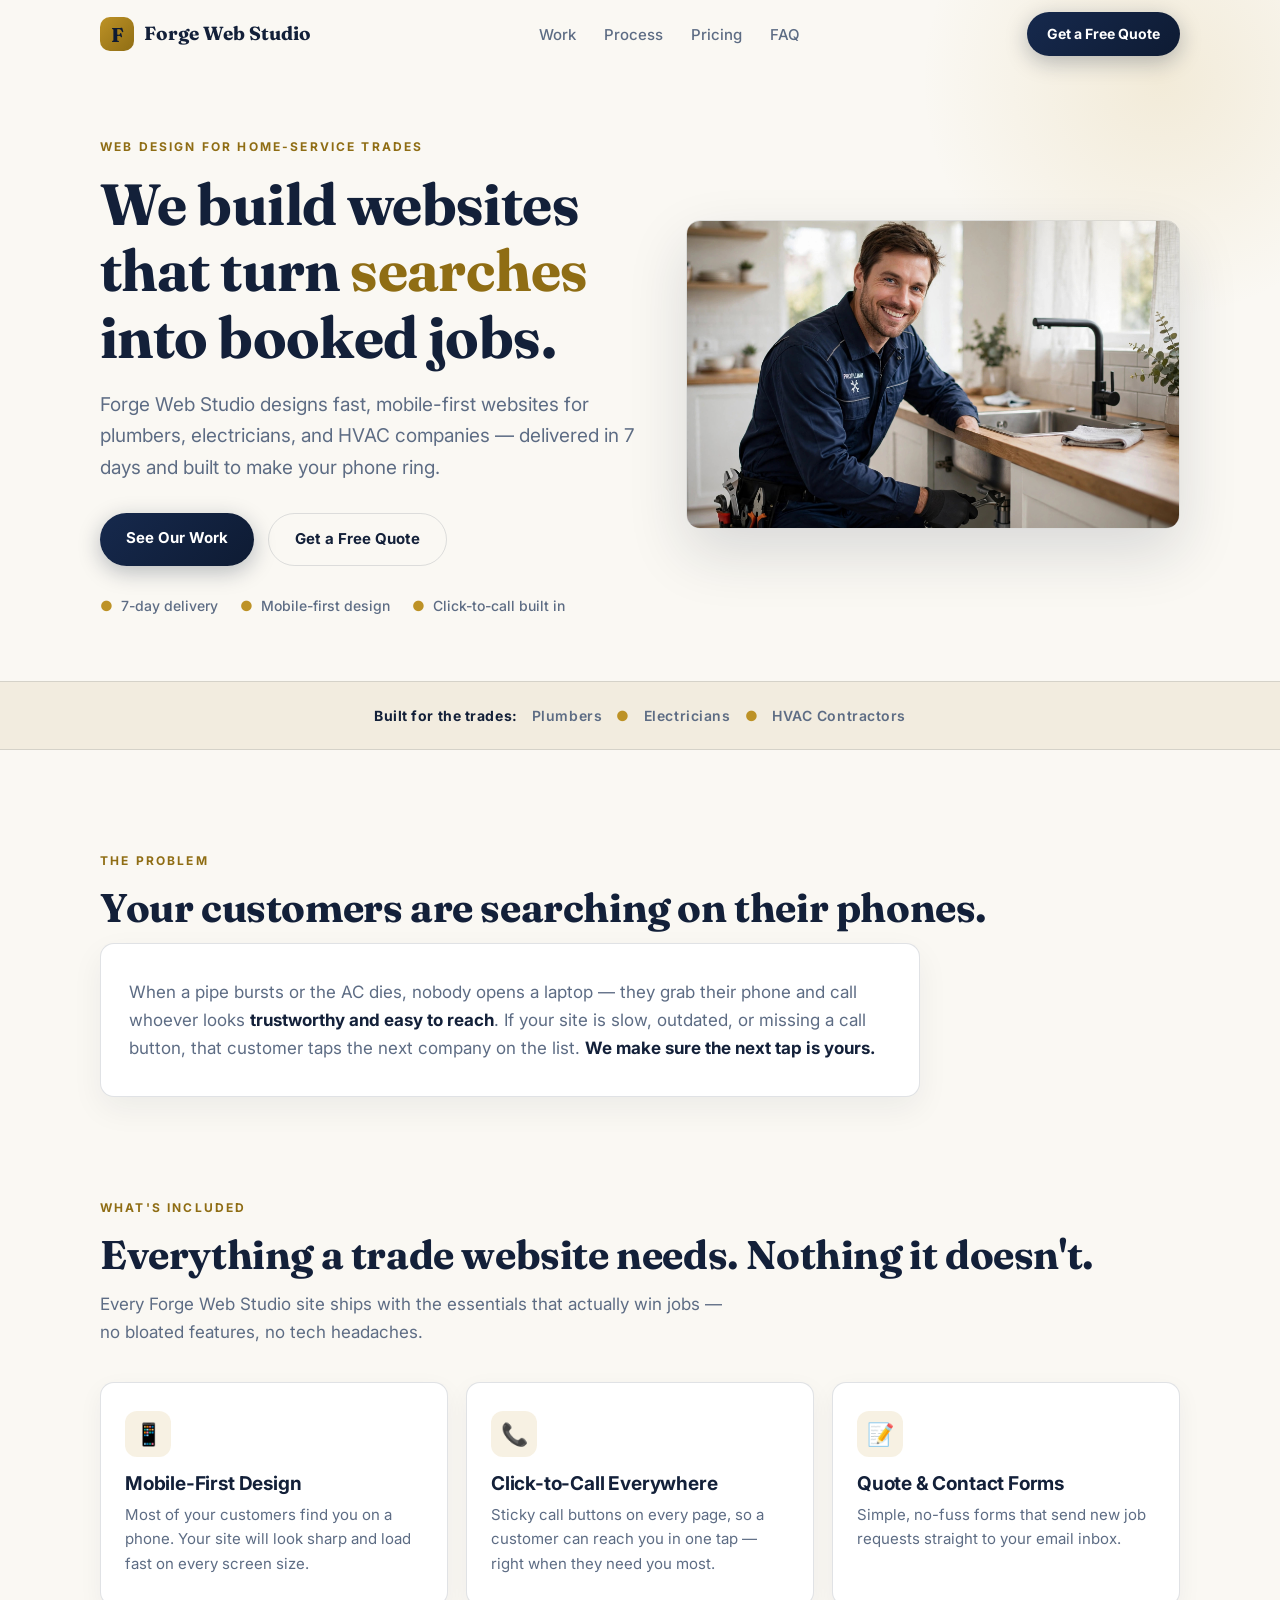
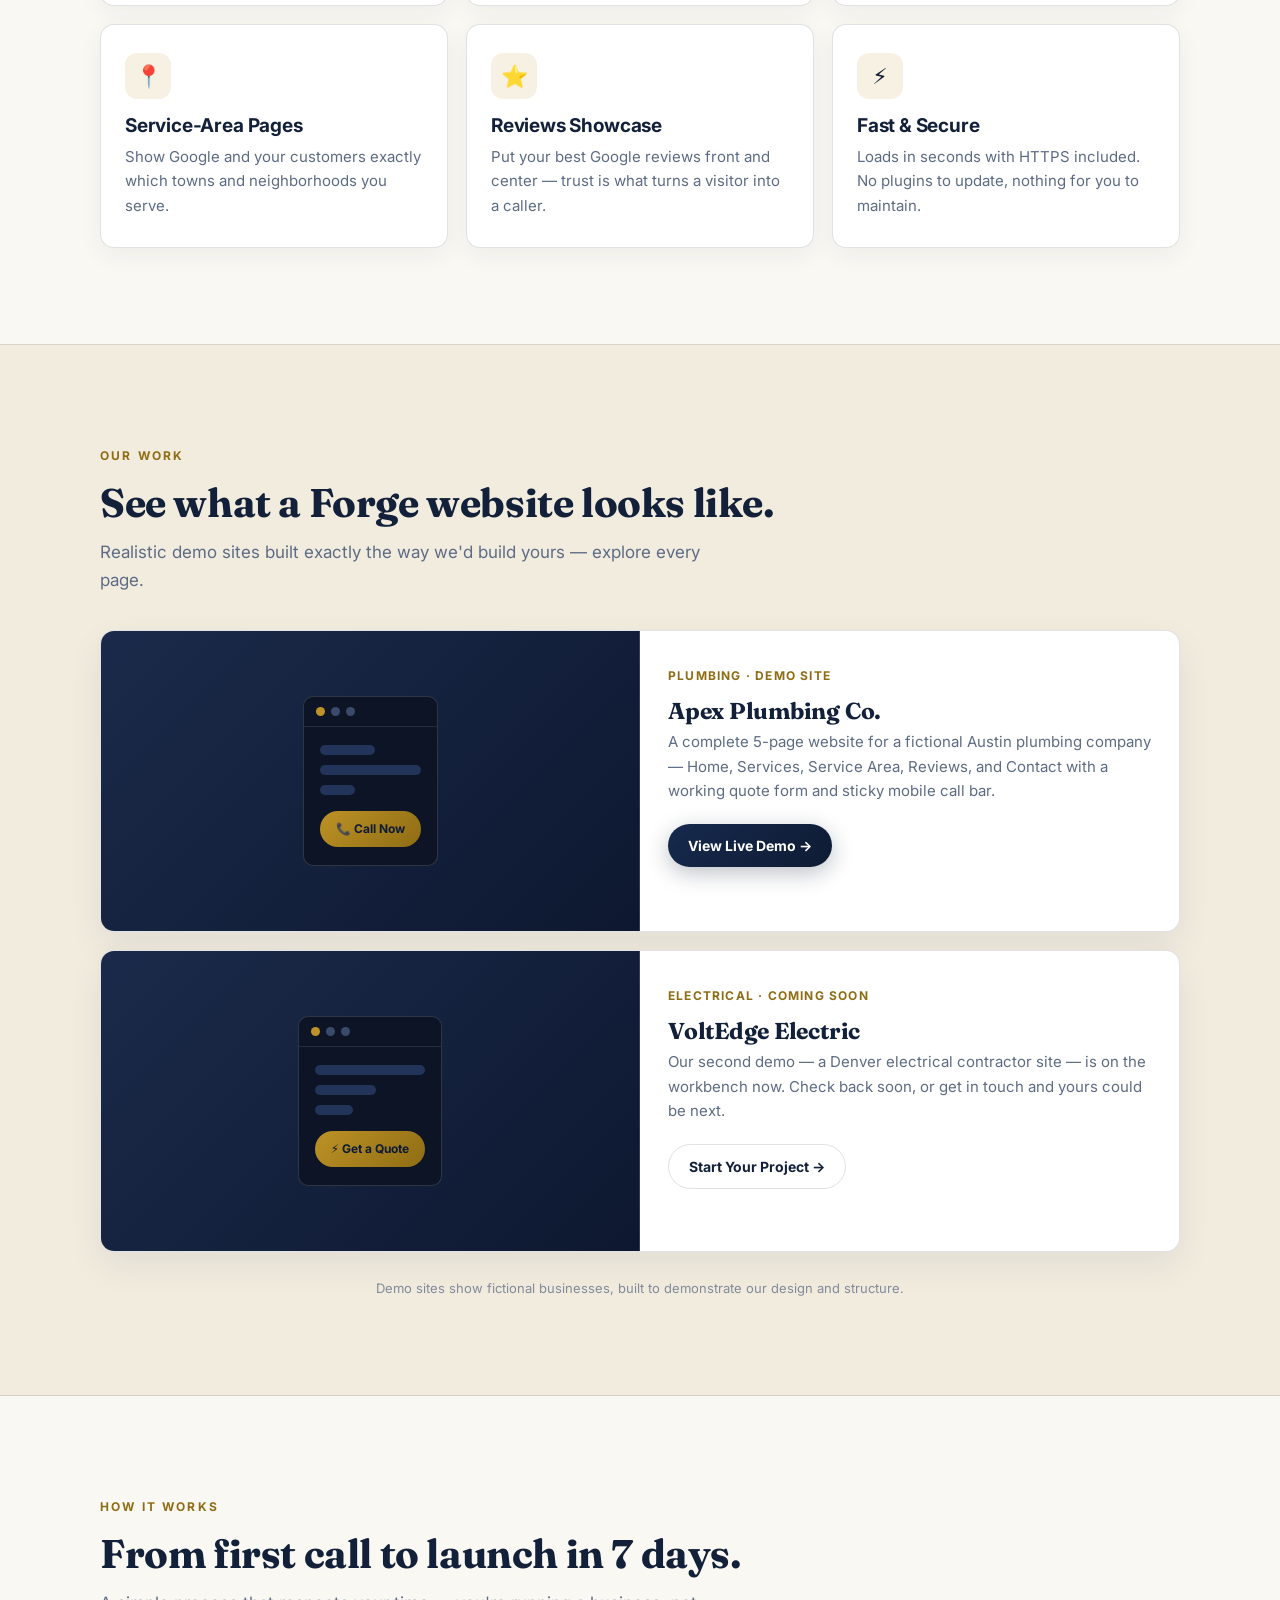
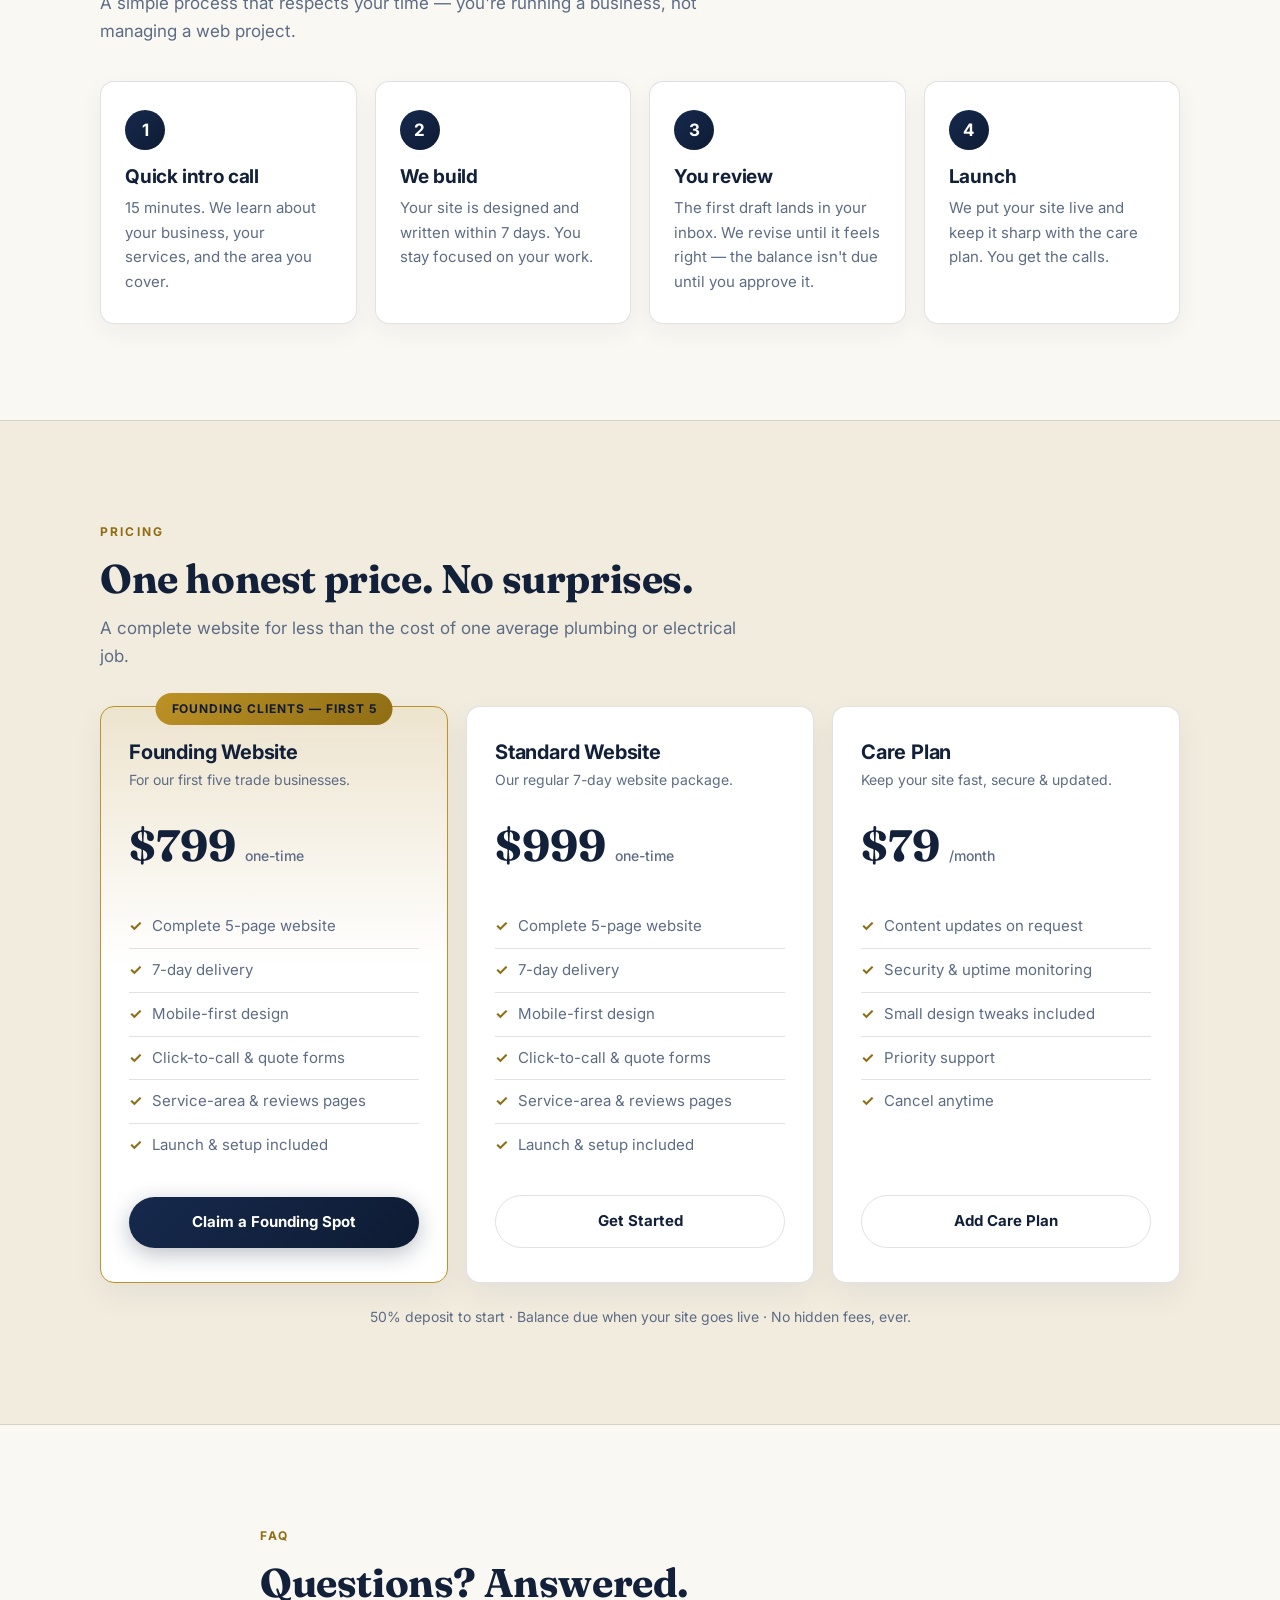
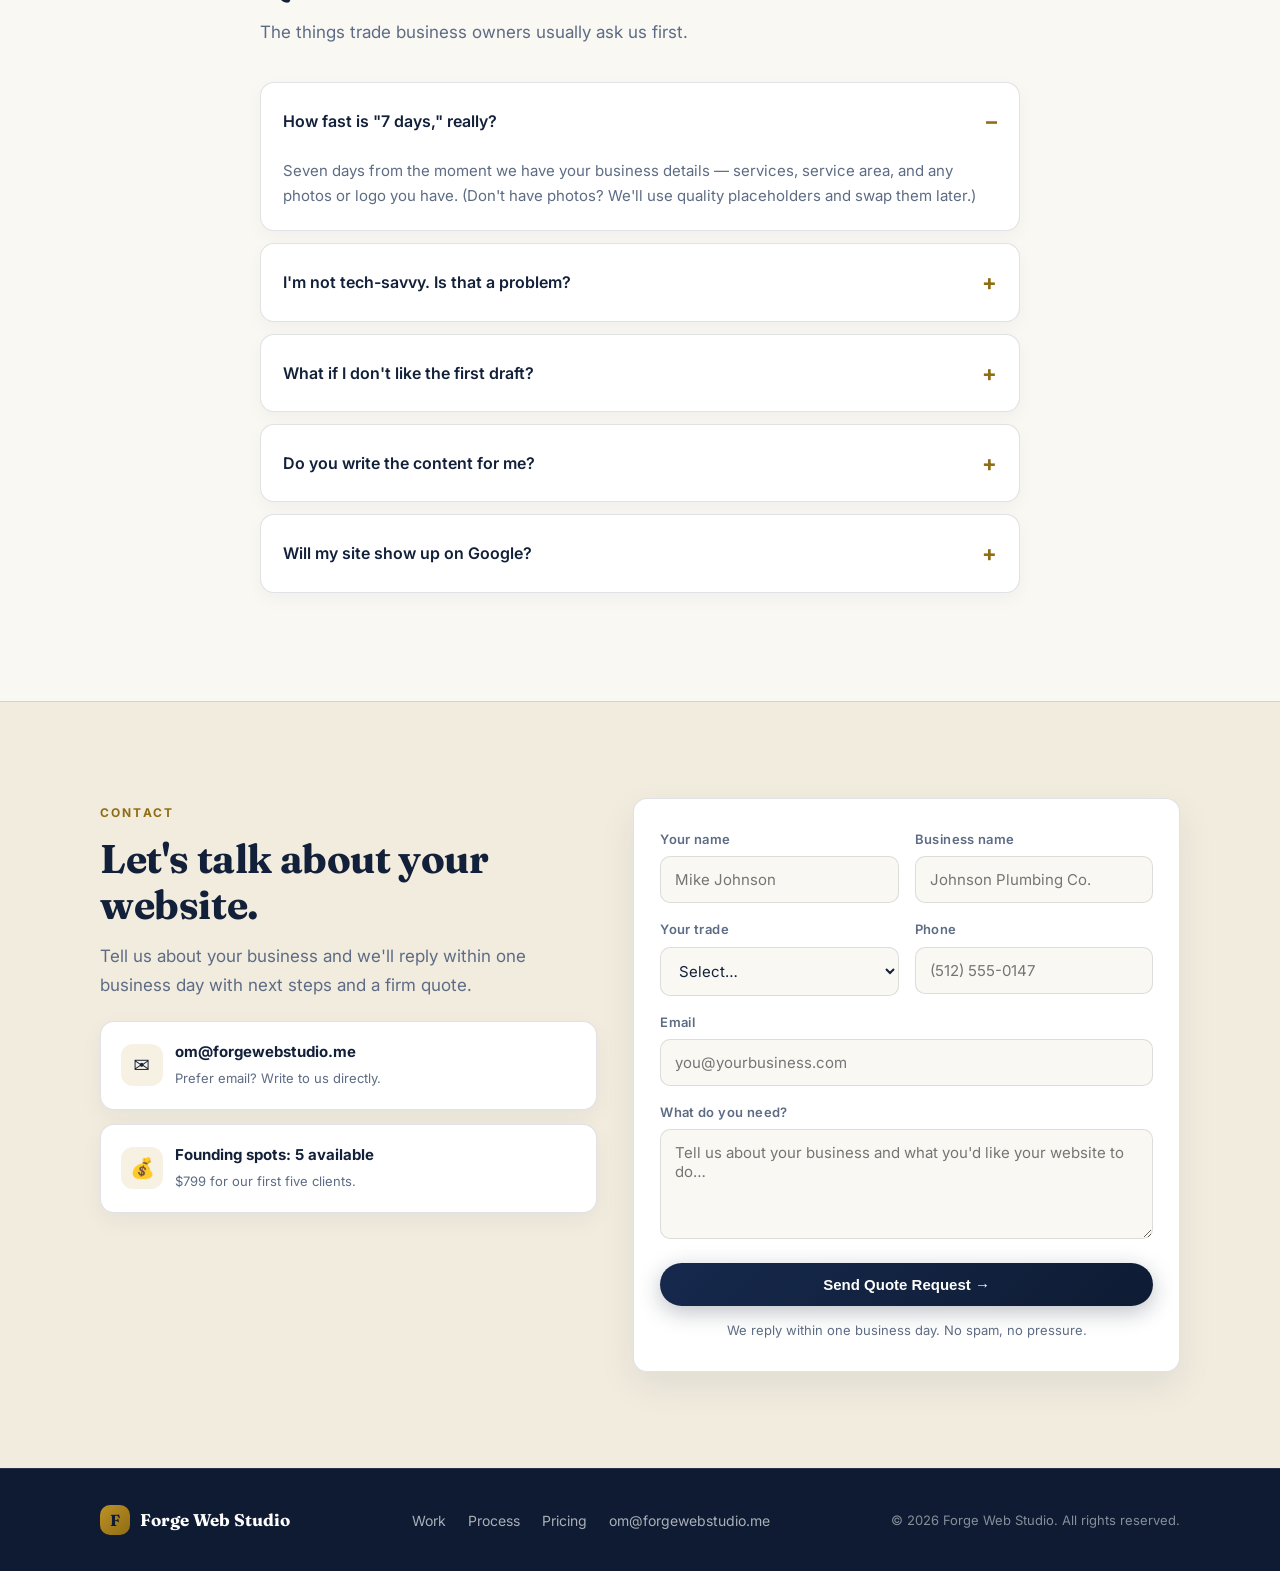
==== index.html @ 5e3f18b5 "Launch Forge Web Studio homepage" ====
<!DOCTYPE html>
<html lang="en">
<head>
<meta charset="UTF-8">
<meta name="viewport" content="width=device-width, initial-scale=1.0">
<title>Forge Web Studio — Websites for Plumbers, Electricians &amp; HVAC</title>
<meta name="description" content="Forge Web Studio builds fast, mobile-first websites for plumbers, electricians, and HVAC companies. Delivered in 7 days, designed to turn searches into booked jobs.">
<link rel="icon" href="data:image/svg+xml,<svg xmlns='http://www.w3.org/2000/svg' viewBox='0 0 100 100'><rect width='100' height='100' rx='24' fill='%23bd9226'/><text x='50' y='70' font-size='60' text-anchor='middle' font-family='Georgia,serif' font-weight='bold' fill='%230e1b33'>F</text></svg>">
<link rel="preconnect" href="https://fonts.googleapis.com">
<link rel="preconnect" href="https://fonts.gstatic.com" crossorigin>
<link href="https://fonts.googleapis.com/css2?family=Fraunces:opsz,wght@9..144,600;9..144,700&family=Inter:wght@400;500;600;700&display=swap" rel="stylesheet">
<style>
:root{
  --bg:#faf8f3; --bg2:#f2ecdf; --card:#ffffff;
  --ink:#132039; --muted:#5d6c84; --line:rgba(19,32,57,.13);
  --gold:#bd9226; --gold-deep:#8f6d14; --gold-soft:rgba(189,146,38,.13);
  --navy:#0e1b33; --navy2:#16294d; --paper:#f7f4ec;
  --radius:14px;
}
*{margin:0;padding:0;box-sizing:border-box}
html{scroll-behavior:smooth}
body{background:var(--bg);color:var(--ink);font-family:'Inter',system-ui,sans-serif;line-height:1.65;font-size:16px;-webkit-font-smoothing:antialiased}
h1,h2,h3{font-family:'Fraunces',Georgia,serif;line-height:1.15;letter-spacing:-.01em}
img{max-width:100%;display:block}
a{color:inherit}
.wrap{max-width:1120px;margin:0 auto;padding:0 20px}
section{padding:72px 0}
.eyebrow{display:inline-block;font-size:12px;font-weight:700;letter-spacing:.18em;text-transform:uppercase;color:var(--gold-deep);margin-bottom:14px}
h2.section-title{font-size:clamp(28px,4vw,40px);margin-bottom:12px}
.section-sub{color:var(--muted);max-width:640px;margin-bottom:36px;font-size:17px}
/* ---------- nav ---------- */
header{position:fixed;top:0;left:0;right:0;z-index:50;transition:background .25s,box-shadow .25s}
header.scrolled{background:rgba(250,248,243,.94);backdrop-filter:blur(10px);box-shadow:0 1px 0 var(--line)}
.nav{display:flex;align-items:center;justify-content:space-between;height:68px}
.logo{display:flex;align-items:center;gap:10px;font-family:'Fraunces',serif;font-weight:700;font-size:19px;text-decoration:none;color:var(--ink)}
.logo-mark{width:34px;height:34px;border-radius:10px;background:linear-gradient(135deg,var(--gold),var(--gold-deep));display:flex;align-items:center;justify-content:center;font-family:'Fraunces',serif;font-weight:700;font-size:20px;color:var(--navy)}
.nav-links{display:none;gap:28px;list-style:none}
.nav-links a{text-decoration:none;color:var(--muted);font-weight:500;font-size:15px}
.nav-links a:hover{color:var(--ink)}
.btn{display:inline-block;padding:13px 26px;border-radius:999px;font-weight:700;font-size:15px;text-decoration:none;border:0;cursor:pointer;transition:transform .15s,box-shadow .15s}
.btn-primary{background:linear-gradient(135deg,var(--navy2),var(--navy));color:#fff;box-shadow:0 6px 22px rgba(14,27,51,.28)}
.btn-primary:hover{transform:translateY(-2px);box-shadow:0 10px 28px rgba(14,27,51,.36)}
.btn-ghost{background:transparent;color:var(--ink);border:1px solid var(--line)}
.btn-ghost:hover{border-color:var(--gold);color:var(--gold-deep)}
.btn-sm{padding:10px 20px;font-size:14px}
.nav-cta{display:none}
.hamburger{display:flex;flex-direction:column;gap:5px;background:none;border:0;cursor:pointer;padding:8px}
.hamburger span{width:24px;height:2px;background:var(--ink);border-radius:2px;transition:.25s}
.mobile-menu{display:none;flex-direction:column;gap:4px;background:#fff;border-top:1px solid var(--line);padding:12px 20px 20px;box-shadow:0 18px 30px rgba(19,32,57,.08)}
.mobile-menu.open{display:flex}
.mobile-menu a{text-decoration:none;padding:12px 4px;color:var(--ink);font-weight:600;border-bottom:1px solid var(--line)}
.mobile-menu a:last-child{border:0}
/* ---------- hero ---------- */
.hero{padding:132px 0 64px;position:relative;overflow:hidden}
.hero::before{content:"";position:absolute;top:-180px;right:-140px;width:520px;height:520px;background:radial-gradient(circle,rgba(189,146,38,.13),transparent 65%);pointer-events:none}
.hero-grid{display:grid;gap:40px;align-items:center}
.hero h1{font-size:clamp(36px,6vw,58px);margin-bottom:18px;color:var(--ink)}
.hero h1 .accent{color:var(--gold-deep)}
.hero p.lead{color:var(--muted);font-size:clamp(16px,2.4vw,19px);margin-bottom:30px;max-width:540px}
.hero-ctas{display:flex;gap:14px;flex-wrap:wrap;margin-bottom:28px}
.hero-proof{display:flex;gap:22px;flex-wrap:wrap;color:var(--muted);font-size:14px;font-weight:500}
.hero-proof span{display:flex;align-items:center;gap:8px}
.hero-proof .dot{color:var(--gold);font-weight:700}
.hero-img{border-radius:var(--radius);overflow:hidden;border:1px solid var(--line);box-shadow:0 24px 60px rgba(19,32,57,.14)}
.hero-img img{width:100%;height:100%;object-fit:cover;aspect-ratio:16/10}
/* ---------- trades strip ---------- */
.trades{border-top:1px solid var(--line);border-bottom:1px solid var(--line);padding:22px 0;background:var(--bg2)}
.trades-inner{display:flex;gap:14px;align-items:center;justify-content:center;flex-wrap:wrap;color:var(--muted);font-size:14px;font-weight:600;letter-spacing:.04em}
.trades-inner strong{color:var(--ink)}
.trades-inner .sep{color:var(--gold)}
/* ---------- problem ---------- */
.problem-card{background:var(--card);border:1px solid var(--line);border-radius:var(--radius);padding:34px 28px;max-width:820px;box-shadow:0 12px 32px rgba(19,32,57,.06)}
.problem-card p{color:var(--muted);font-size:17px}
.problem-card p strong{color:var(--ink)}
/* ---------- features ---------- */
.grid{display:grid;gap:18px}
.feat{background:var(--card);border:1px solid var(--line);border-radius:var(--radius);padding:28px 24px;transition:transform .2s,border-color .2s,box-shadow .2s;box-shadow:0 8px 24px rgba(19,32,57,.05)}
.feat:hover{transform:translateY(-4px);border-color:rgba(189,146,38,.55);box-shadow:0 16px 36px rgba(19,32,57,.09)}
.feat-icon{width:46px;height:46px;border-radius:12px;background:var(--gold-soft);display:flex;align-items:center;justify-content:center;font-size:22px;margin-bottom:16px}
.feat h3{font-size:19px;margin-bottom:8px;font-family:'Inter',sans-serif;font-weight:700;color:var(--ink)}
.feat p{color:var(--muted);font-size:15px}
/* ---------- portfolio ---------- */
.work-card{background:var(--card);border:1px solid var(--line);border-radius:var(--radius);overflow:hidden;display:grid;box-shadow:0 14px 36px rgba(19,32,57,.07)}
.work-shot{background:linear-gradient(135deg,#1b2a4a,#0d1830);min-height:220px;display:flex;align-items:center;justify-content:center;padding:32px;border-bottom:1px solid var(--line)}
.work-shot-inner{text-align:center}
.work-shot-inner .mock-browser{width:100%;max-width:340px;margin:0 auto;background:#0c1425;border:1px solid rgba(255,255,255,.14);border-radius:10px;overflow:hidden;text-align:left}
.mock-bar{display:flex;gap:6px;padding:10px 12px;border-bottom:1px solid rgba(255,255,255,.1)}
.mock-bar i{width:9px;height:9px;border-radius:50%;background:#3a4a6b;display:block}
.mock-bar i:first-child{background:var(--gold)}
.mock-body{padding:18px 16px}
.mock-body .m-line{height:10px;border-radius:5px;background:#22345a;margin-bottom:10px}
.mock-body .m-line.short{width:55%}
.mock-body .m-line.tiny{width:35%}
.mock-body .m-btn{display:inline-block;margin-top:6px;background:linear-gradient(135deg,var(--gold),var(--gold-deep));color:var(--navy);font-size:12px;font-weight:700;padding:8px 16px;border-radius:999px}
.work-body{padding:30px 28px}
.work-body h3{font-size:23px;margin-bottom:6px;color:var(--ink)}
.work-tag{display:inline-block;font-size:12px;font-weight:700;letter-spacing:.1em;text-transform:uppercase;color:var(--gold-deep);margin-bottom:12px}
.work-body p{color:var(--muted);font-size:15px;margin-bottom:20px}
.work-note{font-size:13px;color:var(--muted);opacity:.75;margin-top:26px;text-align:center}
/* ---------- process ---------- */
.steps{display:grid;gap:18px;counter-reset:step}
.step{background:var(--card);border:1px solid var(--line);border-radius:var(--radius);padding:28px 24px;position:relative;box-shadow:0 8px 24px rgba(19,32,57,.05)}
.step-num{width:40px;height:40px;border-radius:50%;background:linear-gradient(135deg,var(--navy2),var(--navy));color:#fff;font-weight:700;display:flex;align-items:center;justify-content:center;margin-bottom:16px;font-size:17px}
.step h3{font-size:19px;margin-bottom:8px;font-family:'Inter',sans-serif;font-weight:700;color:var(--ink)}
.step p{color:var(--muted);font-size:15px}
/* ---------- pricing ---------- */
.price-grid{display:grid;gap:18px;align-items:stretch}
.price-card{background:var(--card);border:1px solid var(--line);border-radius:var(--radius);padding:34px 28px;display:flex;flex-direction:column;position:relative;box-shadow:0 12px 32px rgba(19,32,57,.06)}
.price-card.featured{border:1px solid var(--gold);background:linear-gradient(180deg,rgba(189,146,38,.09),var(--card) 45%)}
.price-flag{position:absolute;top:-14px;left:50%;transform:translateX(-50%);background:linear-gradient(135deg,var(--gold),var(--gold-deep));color:var(--navy);font-size:12px;font-weight:700;letter-spacing:.08em;text-transform:uppercase;padding:6px 16px;border-radius:999px;white-space:nowrap}
.price-card h3{font-size:20px;font-family:'Inter',sans-serif;font-weight:700;margin-bottom:4px;color:var(--ink)}
.price-card .p-sub{color:var(--muted);font-size:14px;margin-bottom:18px}
.price{font-family:'Fraunces',serif;font-size:44px;font-weight:700;margin-bottom:4px;color:var(--ink)}
.price small{font-family:'Inter',sans-serif;font-size:14px;color:var(--muted);font-weight:500}
.price-list{list-style:none;margin:20px 0 28px;flex:1}
.price-list li{padding:9px 0;border-bottom:1px solid var(--line);color:var(--muted);font-size:15px;display:flex;gap:10px}
.price-list li:last-child{border:0}
.price-list li::before{content:"✓";color:var(--gold-deep);font-weight:700}
.price-note{text-align:center;color:var(--muted);font-size:14px;margin-top:22px}
/* ---------- faq ---------- */
details.faq{background:var(--card);border:1px solid var(--line);border-radius:var(--radius);margin-bottom:12px;overflow:hidden;box-shadow:0 6px 18px rgba(19,32,57,.04)}
details.faq summary{padding:20px 22px;cursor:pointer;font-weight:600;font-size:16px;list-style:none;display:flex;justify-content:space-between;align-items:center;gap:12px;color:var(--ink)}
details.faq summary::-webkit-details-marker{display:none}
details.faq summary::after{content:"+";color:var(--gold-deep);font-size:22px;font-weight:700;flex:none}
details.faq[open] summary::after{content:"–"}
details.faq .faq-body{padding:0 22px 22px;color:var(--muted);font-size:15px}
/* ---------- contact ---------- */
.contact-grid{display:grid;gap:36px}
.contact-info h2{font-size:clamp(28px,4vw,40px);margin-bottom:14px;color:var(--ink)}
.contact-info p{color:var(--muted);margin-bottom:22px;font-size:17px}
.contact-direct{display:flex;align-items:center;gap:12px;background:var(--card);border:1px solid var(--line);border-radius:var(--radius);padding:18px 20px;text-decoration:none;margin-bottom:14px;box-shadow:0 8px 22px rgba(19,32,57,.05)}
.contact-direct:hover{border-color:var(--gold)}
.contact-direct .cd-icon{width:42px;height:42px;border-radius:12px;background:var(--gold-soft);display:flex;align-items:center;justify-content:center;font-size:20px;flex:none}
.contact-direct strong{display:block;font-size:15px;color:var(--ink)}
.contact-direct small{color:var(--muted);font-size:13px}
form.quote{background:var(--card);border:1px solid var(--line);border-radius:var(--radius);padding:30px 26px;box-shadow:0 14px 36px rgba(19,32,57,.08)}
.form-row{display:grid;gap:16px;margin-bottom:16px}
label.flabel{display:block;font-size:13px;font-weight:600;color:var(--muted);margin-bottom:6px;letter-spacing:.03em}
input.fin,select.fin,textarea.fin{width:100%;background:var(--bg);border:1px solid var(--line);border-radius:10px;color:var(--ink);padding:13px 14px;font-size:15px;font-family:inherit}
input.fin:focus,select.fin:focus,textarea.fin:focus{outline:none;border-color:var(--gold)}
textarea.fin{min-height:110px;resize:vertical}
.form-note{font-size:13px;color:var(--muted);margin-top:14px;text-align:center}
/* ---------- footer ---------- */
footer{border-top:1px solid rgba(255,255,255,.1);padding:36px 0;background:var(--navy)}
footer .logo{color:#fff}
.foot{display:flex;flex-direction:column;gap:16px;align-items:center;text-align:center}
.foot-links{display:flex;gap:22px;list-style:none;flex-wrap:wrap;justify-content:center}
.foot-links a{color:rgba(255,255,255,.65);text-decoration:none;font-size:14px}
.foot-links a:hover{color:var(--gold)}
.foot small{color:rgba(255,255,255,.5);font-size:13px}
/* ---------- desktop ---------- */
@media(min-width:900px){
  .nav-links{display:flex}
  .nav-cta{display:inline-block}
  .hamburger{display:none}
  .hero-grid{grid-template-columns:1.05fr .95fr}
  .grid.cols-3{grid-template-columns:repeat(3,1fr)}
  .grid.cols-2{grid-template-columns:repeat(2,1fr)}
  .steps{grid-template-columns:repeat(4,1fr)}
  .price-grid{grid-template-columns:repeat(3,1fr)}
  .work-card{grid-template-columns:1fr 1fr}
  .work-shot{border-bottom:0;border-right:1px solid rgba(255,255,255,.1);min-height:300px}
  .contact-grid{grid-template-columns:1fr 1.1fr}
  .form-row.cols-2{grid-template-columns:1fr 1fr}
  section{padding:96px 0}
  .foot{flex-direction:row;justify-content:space-between;text-align:left}
}

</style>
</head>
<body>
<header id="siteHeader">
  <div class="wrap nav">
    <a class="logo" href="#top"><span class="logo-mark">F</span>Forge Web Studio</a>
    <ul class="nav-links">
      <li><a href="#work">Work</a></li>
      <li><a href="#process">Process</a></li>
      <li><a href="#pricing">Pricing</a></li>
      <li><a href="#faq">FAQ</a></li>
    </ul>
    <a href="#contact" class="btn btn-primary btn-sm nav-cta">Get a Free Quote</a>
    <button class="hamburger" id="hamburger" aria-label="Open menu"><span></span><span></span><span></span></button>
  </div>
  <nav class="mobile-menu" id="mobileMenu">
    <a href="#work">Work</a>
    <a href="#process">Process</a>
    <a href="#pricing">Pricing</a>
    <a href="#faq">FAQ</a>
    <a href="#contact">Get a Free Quote →</a>
  </nav>
</header>

<main id="top">
<!-- ============ HERO ============ -->
<section class="hero">
  <div class="wrap hero-grid">
    <div>
      <span class="eyebrow">Web design for home-service trades</span>
      <h1>We build websites that turn <span class="accent">searches</span> into booked jobs.</h1>
      <p class="lead">Forge Web Studio designs fast, mobile-first websites for plumbers, electricians, and HVAC companies — delivered in 7 days and built to make your phone ring.</p>
      <div class="hero-ctas">
        <a href="#work" class="btn btn-primary">See Our Work</a>
        <a href="#contact" class="btn btn-ghost">Get a Free Quote</a>
      </div>
      <div class="hero-proof">
        <span><span class="dot">●</span> 7-day delivery</span>
        <span><span class="dot">●</span> Mobile-first design</span>
        <span><span class="dot">●</span> Click-to-call built in</span>
      </div>
    </div>
    <div class="hero-img">
      <img src="assets/hero.jpg" alt="Tradesperson at work in warm workshop light" loading="eager">
    </div>
  </div>
</section>

<!-- ============ TRADES STRIP ============ -->
<div class="trades">
  <div class="wrap trades-inner">
    <span><strong>Built for the trades:</strong></span>
    <span>Plumbers</span><span class="sep">●</span>
    <span>Electricians</span><span class="sep">●</span>
    <span>HVAC Contractors</span>
  </div>
</div>

<!-- ============ PROBLEM ============ -->
<section>
  <div class="wrap">
    <span class="eyebrow">The problem</span>
    <h2 class="section-title">Your customers are searching on their phones.</h2>
    <div class="problem-card">
      <p>When a pipe bursts or the AC dies, nobody opens a laptop — they grab their phone and call whoever looks <strong>trustworthy and easy to reach</strong>. If your site is slow, outdated, or missing a call button, that customer taps the next company on the list. <strong>We make sure the next tap is yours.</strong></p>
    </div>
  </div>
</section>

<!-- ============ FEATURES ============ -->
<section id="features" style="padding-top:0">
  <div class="wrap">
    <span class="eyebrow">What's included</span>
    <h2 class="section-title">Everything a trade website needs. Nothing it doesn't.</h2>
    <p class="section-sub">Every Forge Web Studio site ships with the essentials that actually win jobs — no bloated features, no tech headaches.</p>
    <div class="grid cols-3">
      <div class="feat">
        <div class="feat-icon">📱</div>
        <h3>Mobile-First Design</h3>
        <p>Most of your customers find you on a phone. Your site will look sharp and load fast on every screen size.</p>
      </div>
      <div class="feat">
        <div class="feat-icon">📞</div>
        <h3>Click-to-Call Everywhere</h3>
        <p>Sticky call buttons on every page, so a customer can reach you in one tap — right when they need you most.</p>
      </div>
      <div class="feat">
        <div class="feat-icon">📝</div>
        <h3>Quote &amp; Contact Forms</h3>
        <p>Simple, no-fuss forms that send new job requests straight to your email inbox.</p>
      </div>
      <div class="feat">
        <div class="feat-icon">📍</div>
        <h3>Service-Area Pages</h3>
        <p>Show Google and your customers exactly which towns and neighborhoods you serve.</p>
      </div>
      <div class="feat">
        <div class="feat-icon">⭐</div>
        <h3>Reviews Showcase</h3>
        <p>Put your best Google reviews front and center — trust is what turns a visitor into a caller.</p>
      </div>
      <div class="feat">
        <div class="feat-icon">⚡</div>
        <h3>Fast &amp; Secure</h3>
        <p>Loads in seconds with HTTPS included. No plugins to update, nothing for you to maintain.</p>
      </div>
    </div>
  </div>
</section>
<!-- ============ PORTFOLIO ============ -->
<section id="work" style="background:var(--bg2);border-top:1px solid var(--line);border-bottom:1px solid var(--line)">
  <div class="wrap">
    <span class="eyebrow">Our work</span>
    <h2 class="section-title">See what a Forge website looks like.</h2>
    <p class="section-sub">Realistic demo sites built exactly the way we'd build yours — explore every page.</p>
    <div class="work-card">
      <div class="work-shot">
        <div class="work-shot-inner">
          <div class="mock-browser">
            <div class="mock-bar"><i></i><i></i><i></i></div>
            <div class="mock-body">
              <div class="m-line short"></div>
              <div class="m-line"></div>
              <div class="m-line tiny"></div>
              <span class="m-btn">📞 Call Now</span>
            </div>
          </div>
        </div>
      </div>
      <div class="work-body">
        <span class="work-tag">Plumbing · Demo Site</span>
        <h3>Apex Plumbing Co.</h3>
        <p>A complete 5-page website for a fictional Austin plumbing company — Home, Services, Service Area, Reviews, and Contact with a working quote form and sticky mobile call bar.</p>
        <a href="demos/apex-plumbing/" class="btn btn-primary btn-sm">View Live Demo →</a>
      </div>
    </div>
    <div class="work-card" style="margin-top:18px">
      <div class="work-shot">
        <div class="work-shot-inner">
          <div class="mock-browser">
            <div class="mock-bar"><i></i><i></i><i></i></div>
            <div class="mock-body">
              <div class="m-line"></div>
              <div class="m-line short"></div>
              <div class="m-line tiny"></div>
              <span class="m-btn">⚡ Get a Quote</span>
            </div>
          </div>
        </div>
      </div>
      <div class="work-body">
        <span class="work-tag">Electrical · Coming Soon</span>
        <h3>VoltEdge Electric</h3>
        <p>Our second demo — a Denver electrical contractor site — is on the workbench now. Check back soon, or get in touch and yours could be next.</p>
        <a href="#contact" class="btn btn-ghost btn-sm">Start Your Project →</a>
      </div>
    </div>
    <p class="work-note">Demo sites show fictional businesses, built to demonstrate our design and structure.</p>
  </div>
</section>

<!-- ============ PROCESS ============ -->
<section id="process">
  <div class="wrap">
    <span class="eyebrow">How it works</span>
    <h2 class="section-title">From first call to launch in 7 days.</h2>
    <p class="section-sub">A simple process that respects your time — you're running a business, not managing a web project.</p>
    <div class="steps">
      <div class="step">
        <div class="step-num">1</div>
        <h3>Quick intro call</h3>
        <p>15 minutes. We learn about your business, your services, and the area you cover.</p>
      </div>
      <div class="step">
        <div class="step-num">2</div>
        <h3>We build</h3>
        <p>Your site is designed and written within 7 days. You stay focused on your work.</p>
      </div>
      <div class="step">
        <div class="step-num">3</div>
        <h3>You review</h3>
        <p>The first draft lands in your inbox. We revise until it feels right — the balance isn't due until you approve it.</p>
      </div>
      <div class="step">
        <div class="step-num">4</div>
        <h3>Launch</h3>
        <p>We put your site live and keep it sharp with the care plan. You get the calls.</p>
      </div>
    </div>
  </div>
</section>

<!-- ============ PRICING ============ -->
<section id="pricing" style="background:var(--bg2);border-top:1px solid var(--line);border-bottom:1px solid var(--line)">
  <div class="wrap">
    <span class="eyebrow">Pricing</span>
    <h2 class="section-title">One honest price. No surprises.</h2>
    <p class="section-sub">A complete website for less than the cost of one average plumbing or electrical job.</p>
    <div class="price-grid">
      <div class="price-card featured">
        <span class="price-flag">Founding Clients — First 5</span>
        <h3>Founding Website</h3>
        <p class="p-sub">For our first five trade businesses.</p>
        <div class="price">$799 <small>one-time</small></div>
        <ul class="price-list">
          <li>Complete 5-page website</li>
          <li>7-day delivery</li>
          <li>Mobile-first design</li>
          <li>Click-to-call &amp; quote forms</li>
          <li>Service-area &amp; reviews pages</li>
          <li>Launch &amp; setup included</li>
        </ul>
        <a href="#contact" class="btn btn-primary" style="text-align:center">Claim a Founding Spot</a>
      </div>
      <div class="price-card">
        <h3>Standard Website</h3>
        <p class="p-sub">Our regular 7-day website package.</p>
        <div class="price">$999 <small>one-time</small></div>
        <ul class="price-list">
          <li>Complete 5-page website</li>
          <li>7-day delivery</li>
          <li>Mobile-first design</li>
          <li>Click-to-call &amp; quote forms</li>
          <li>Service-area &amp; reviews pages</li>
          <li>Launch &amp; setup included</li>
        </ul>
        <a href="#contact" class="btn btn-ghost" style="text-align:center">Get Started</a>
      </div>
      <div class="price-card">
        <h3>Care Plan</h3>
        <p class="p-sub">Keep your site fast, secure &amp; updated.</p>
        <div class="price">$79 <small>/month</small></div>
        <ul class="price-list">
          <li>Content updates on request</li>
          <li>Security &amp; uptime monitoring</li>
          <li>Small design tweaks included</li>
          <li>Priority support</li>
          <li>Cancel anytime</li>
        </ul>
        <a href="#contact" class="btn btn-ghost" style="text-align:center">Add Care Plan</a>
      </div>
    </div>
    <p class="price-note">50% deposit to start · Balance due when your site goes live · No hidden fees, ever.</p>
  </div>
</section>

<!-- ============ FAQ ============ -->
<section id="faq">
  <div class="wrap" style="max-width:800px">
    <span class="eyebrow">FAQ</span>
    <h2 class="section-title">Questions? Answered.</h2>
    <p class="section-sub">The things trade business owners usually ask us first.</p>
    <details class="faq" open>
      <summary>How fast is "7 days," really?</summary>
      <div class="faq-body">Seven days from the moment we have your business details — services, service area, and any photos or logo you have. (Don't have photos? We'll use quality placeholders and swap them later.)</div>
    </details>
    <details class="faq">
      <summary>I'm not tech-savvy. Is that a problem?</summary>
      <div class="faq-body">Not at all. We handle everything — design, writing, setup, and launch. You just answer a short questionnaire and hop on one 15-minute call.</div>
    </details>
    <details class="faq">
      <summary>What if I don't like the first draft?</summary>
      <div class="faq-body">Then we revise it until you do. You only pay the remaining balance once you've approved the site — that's our guarantee.</div>
    </details>
    <details class="faq">
      <summary>Do you write the content for me?</summary>
      <div class="faq-body">Yes. We draft all the text from your questionnaire answers, in plain language your customers understand. You review and approve everything before launch.</div>
    </details>
    <details class="faq">
      <summary>Will my site show up on Google?</summary>
      <div class="faq-body">Every site ships with SEO fundamentals: proper titles, local service-area pages, fast load times, and mobile-friendly design — the groundwork Google rewards. (Full local-SEO campaigns are a separate conversation.)</div>
    </details>
  </div>
</section>

<!-- ============ CONTACT ============ -->
<section id="contact" style="background:var(--bg2);border-top:1px solid var(--line)">
  <div class="wrap contact-grid">
    <div class="contact-info">
      <span class="eyebrow">Contact</span>
      <h2>Let's talk about your website.</h2>
      <p>Tell us about your business and we'll reply within one business day with next steps and a firm quote.</p>
      <a class="contact-direct" href="mailto:om@forgewebstudio.me">
        <span class="cd-icon">✉️</span>
        <span><strong>om@forgewebstudio.me</strong><small>Prefer email? Write to us directly.</small></span>
      </a>
      <a class="contact-direct" href="#pricing">
        <span class="cd-icon">💰</span>
        <span><strong>Founding spots: 5 available</strong><small>$799 for our first five clients.</small></span>
      </a>
    </div>
    <form class="quote" action="https://formsubmit.co/om@forgewebstudio.me" method="POST">
      <input type="hidden" name="_subject" value="New quote request — Forge Web Studio">
      <input type="hidden" name="_captcha" value="false">
      <input type="text" name="_honey" style="display:none">
      <div class="form-row cols-2">
        <div>
          <label class="flabel" for="q-name">Your name</label>
          <input class="fin" id="q-name" type="text" name="name" required placeholder="Mike Johnson">
        </div>
        <div>
          <label class="flabel" for="q-biz">Business name</label>
          <input class="fin" id="q-biz" type="text" name="business" required placeholder="Johnson Plumbing Co.">
        </div>
      </div>
      <div class="form-row cols-2">
        <div>
          <label class="flabel" for="q-trade">Your trade</label>
          <select class="fin" id="q-trade" name="trade" required>
            <option value="">Select…</option>
            <option>Plumbing</option>
            <option>Electrical</option>
            <option>HVAC</option>
            <option>Other home service</option>
          </select>
        </div>
        <div>
          <label class="flabel" for="q-phone">Phone</label>
          <input class="fin" id="q-phone" type="tel" name="phone" placeholder="(512) 555-0147">
        </div>
      </div>
      <div class="form-row">
        <div>
          <label class="flabel" for="q-email">Email</label>
          <input class="fin" id="q-email" type="email" name="email" required placeholder="you@yourbusiness.com">
        </div>
      </div>
      <div class="form-row">
        <div>
          <label class="flabel" for="q-msg">What do you need?</label>
          <textarea class="fin" id="q-msg" name="message" placeholder="Tell us about your business and what you'd like your website to do…"></textarea>
        </div>
      </div>
      <button type="submit" class="btn btn-primary" style="width:100%">Send Quote Request →</button>
      <p class="form-note">We reply within one business day. No spam, no pressure.</p>
    </form>
  </div>
</section>
</main>

<footer>
  <div class="wrap foot">
    <a class="logo" href="#top" style="font-size:17px"><span class="logo-mark" style="width:30px;height:30px;font-size:16px">F</span>Forge Web Studio</a>
    <ul class="foot-links">
      <li><a href="#work">Work</a></li>
      <li><a href="#process">Process</a></li>
      <li><a href="#pricing">Pricing</a></li>
      <li><a href="mailto:om@forgewebstudio.me">om@forgewebstudio.me</a></li>
    </ul>
    <small>© <span id="year">2026</span> Forge Web Studio. All rights reserved.</small>
  </div>
</footer>

<script>
(function(){
  var header = document.getElementById('siteHeader');
  function onScroll(){ header.classList.toggle('scrolled', window.scrollY > 10); }
  window.addEventListener('scroll', onScroll, {passive:true});
  onScroll();
  var burger = document.getElementById('hamburger');
  var menu = document.getElementById('mobileMenu');
  burger.addEventListener('click', function(){ menu.classList.toggle('open'); });
  menu.addEventListener('click', function(e){
    if(e.target.tagName === 'A'){ menu.classList.remove('open'); }
  });
  document.getElementById('year').textContent = new Date().getFullYear();
})();
</script>
</body>
</html>
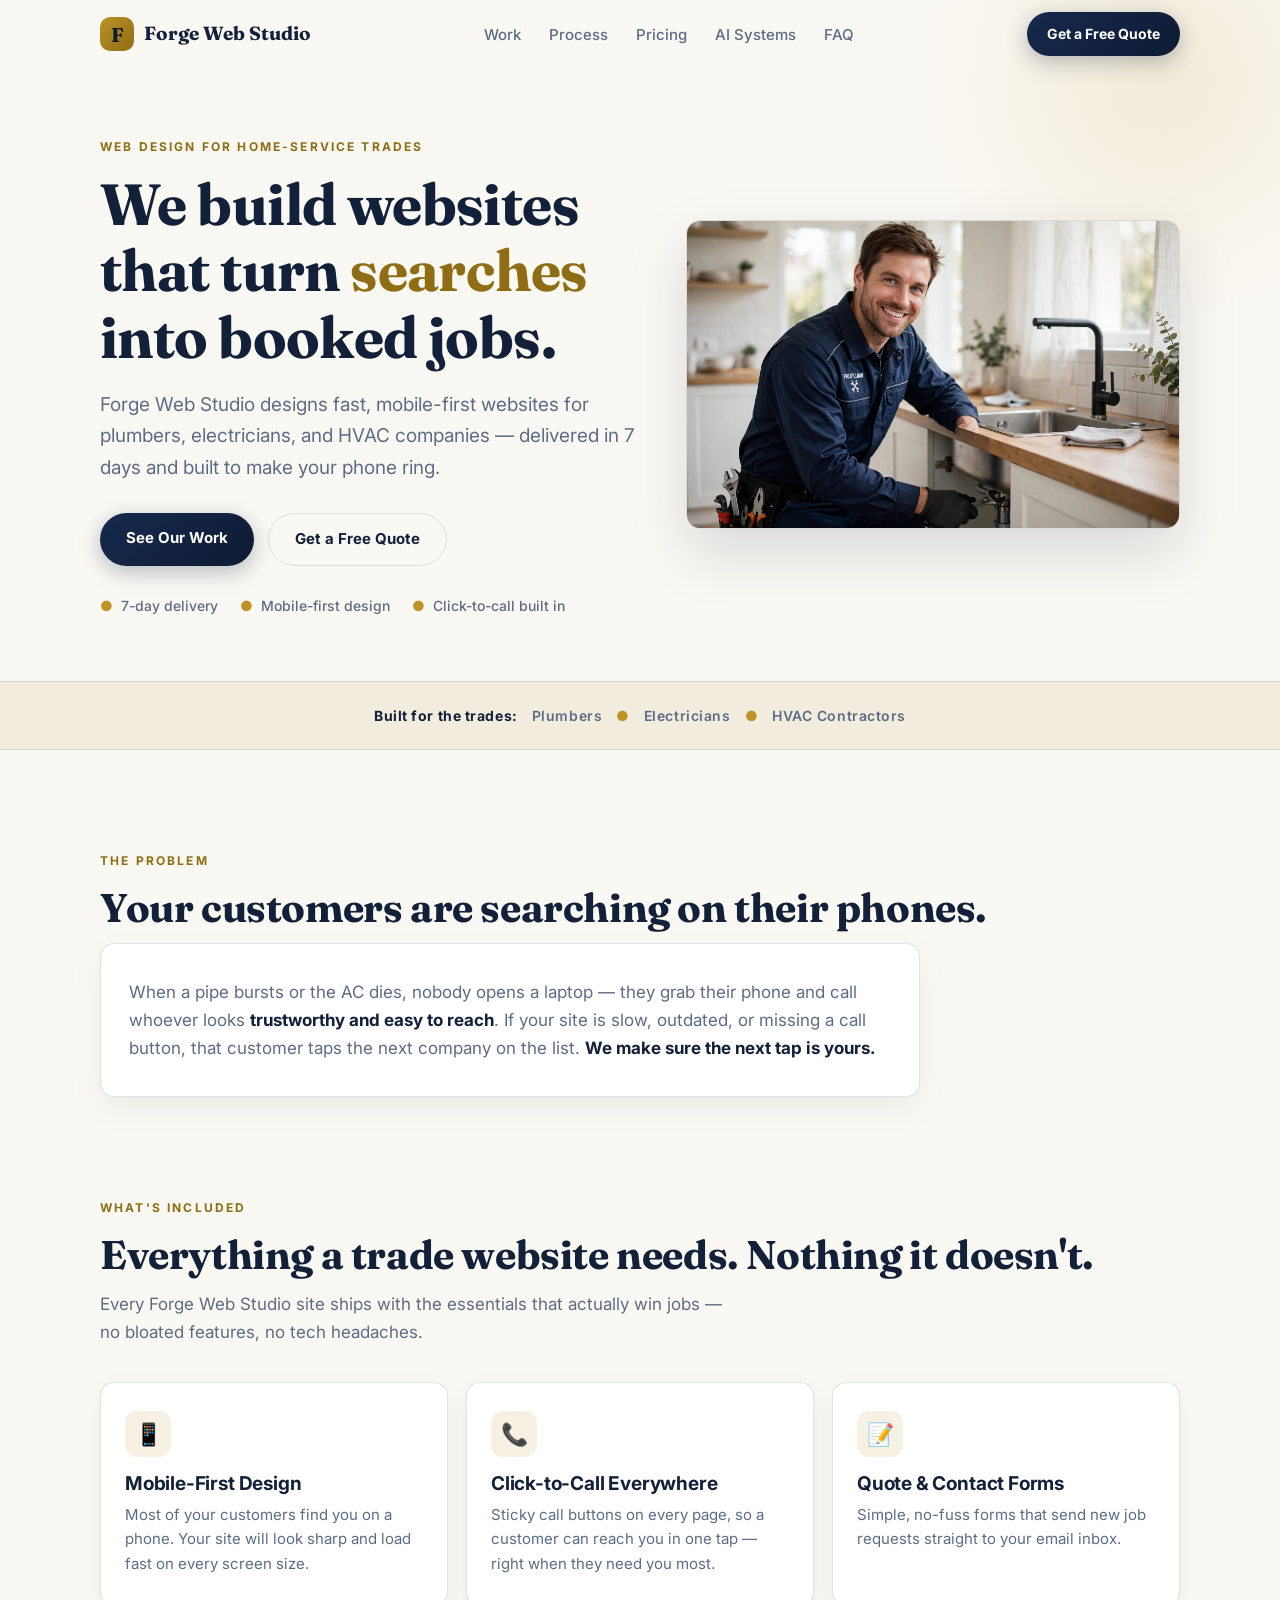
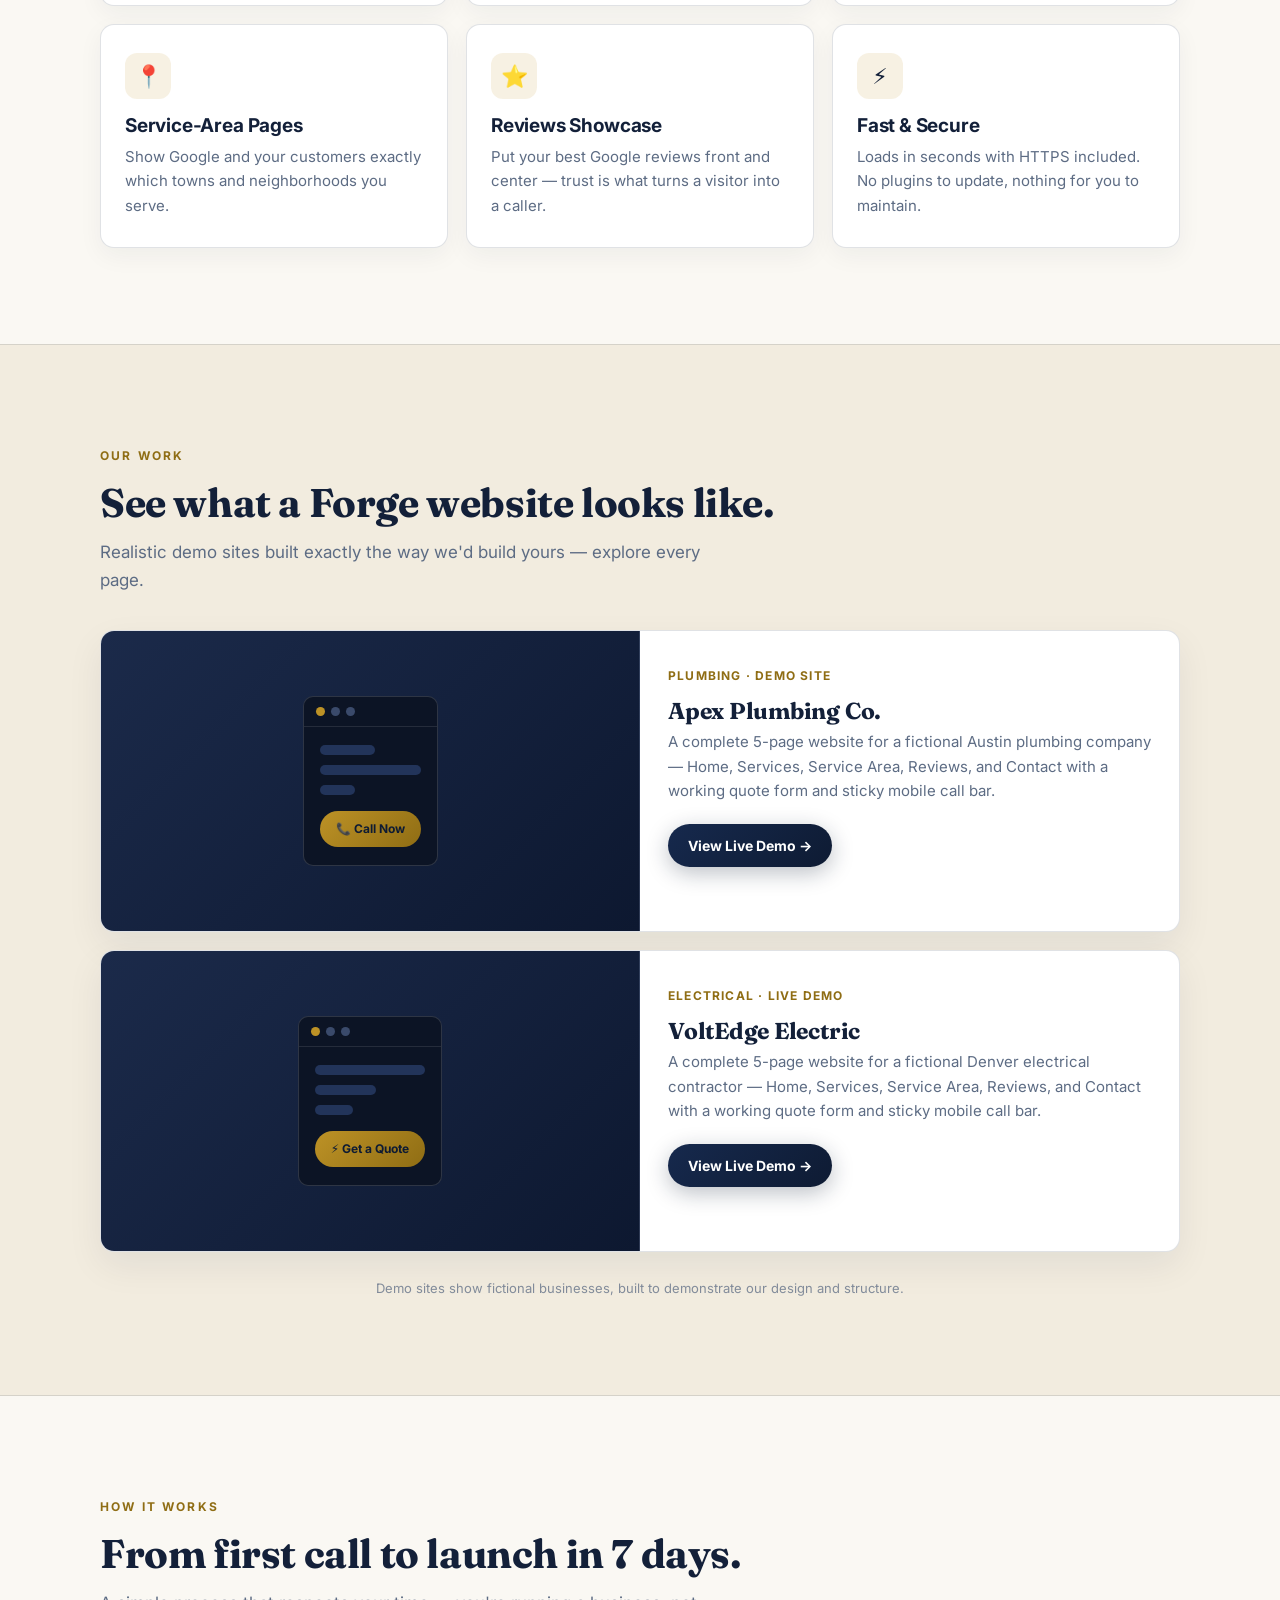
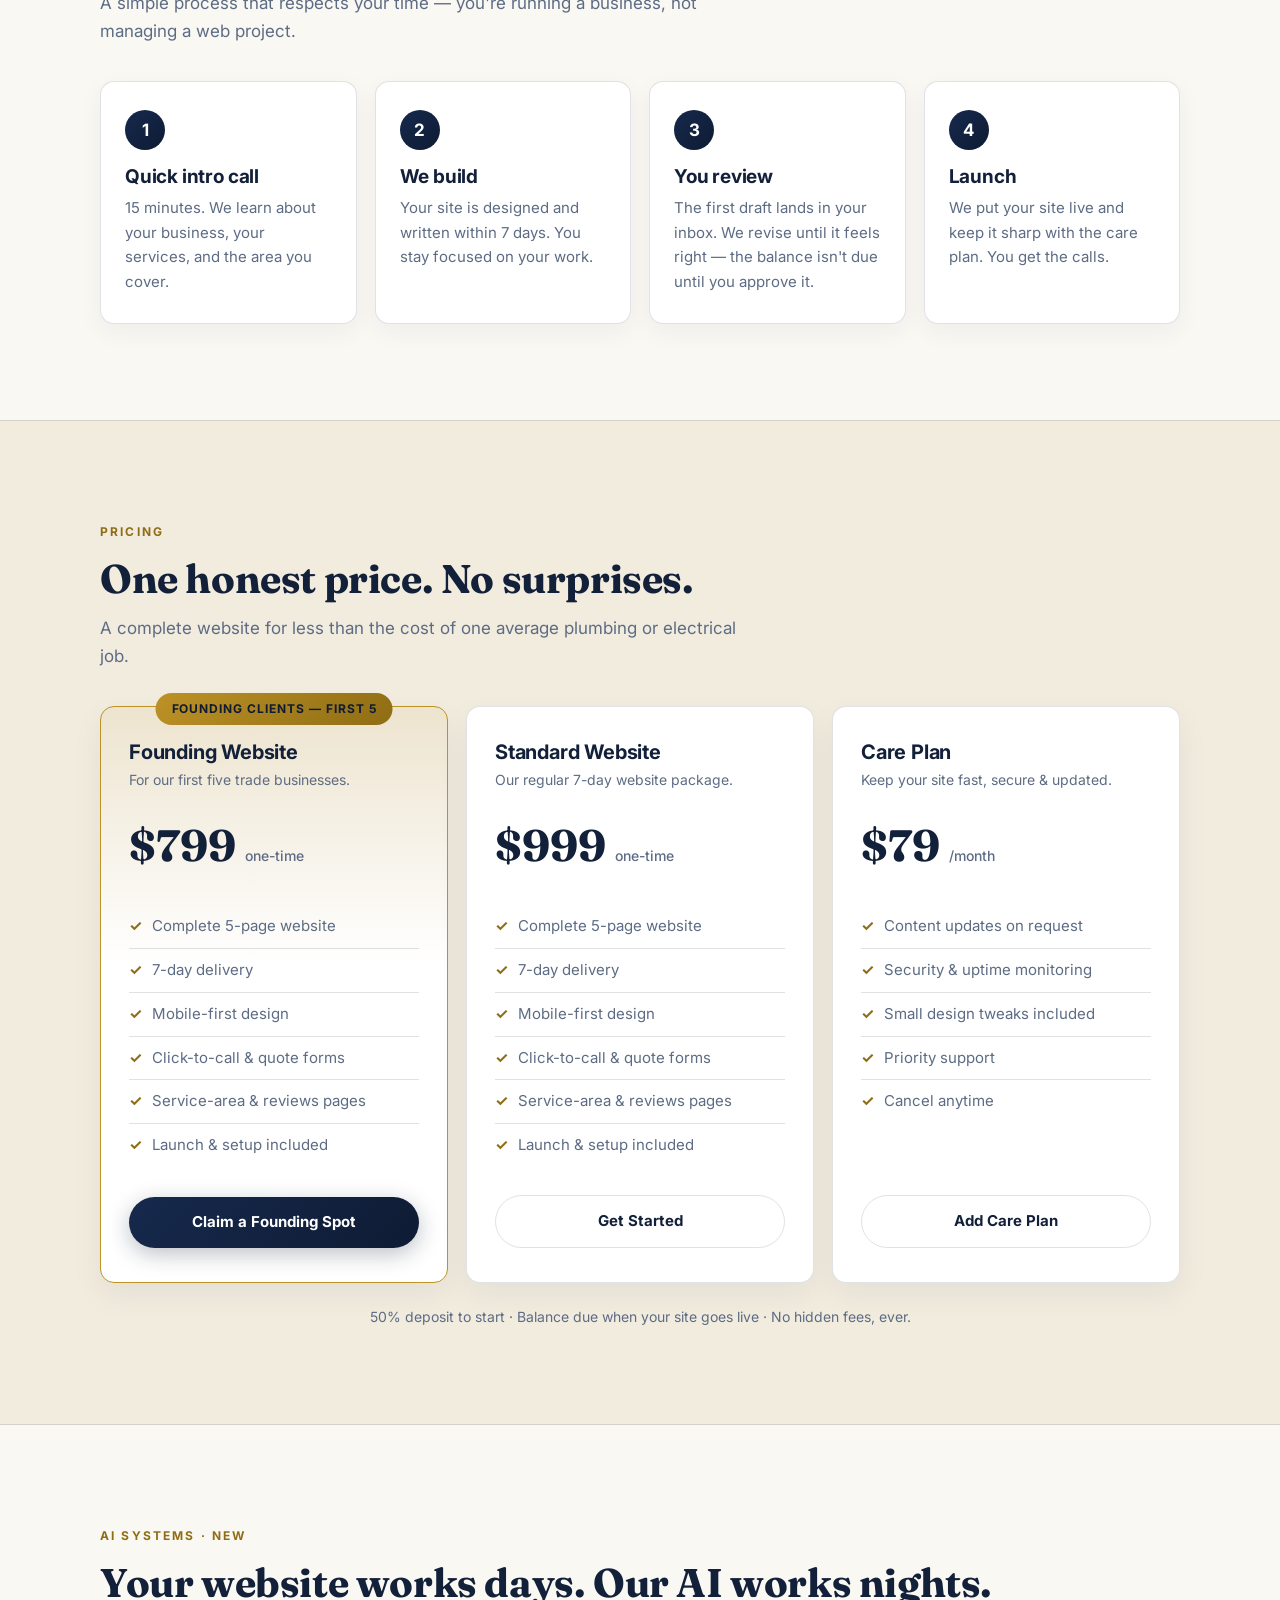
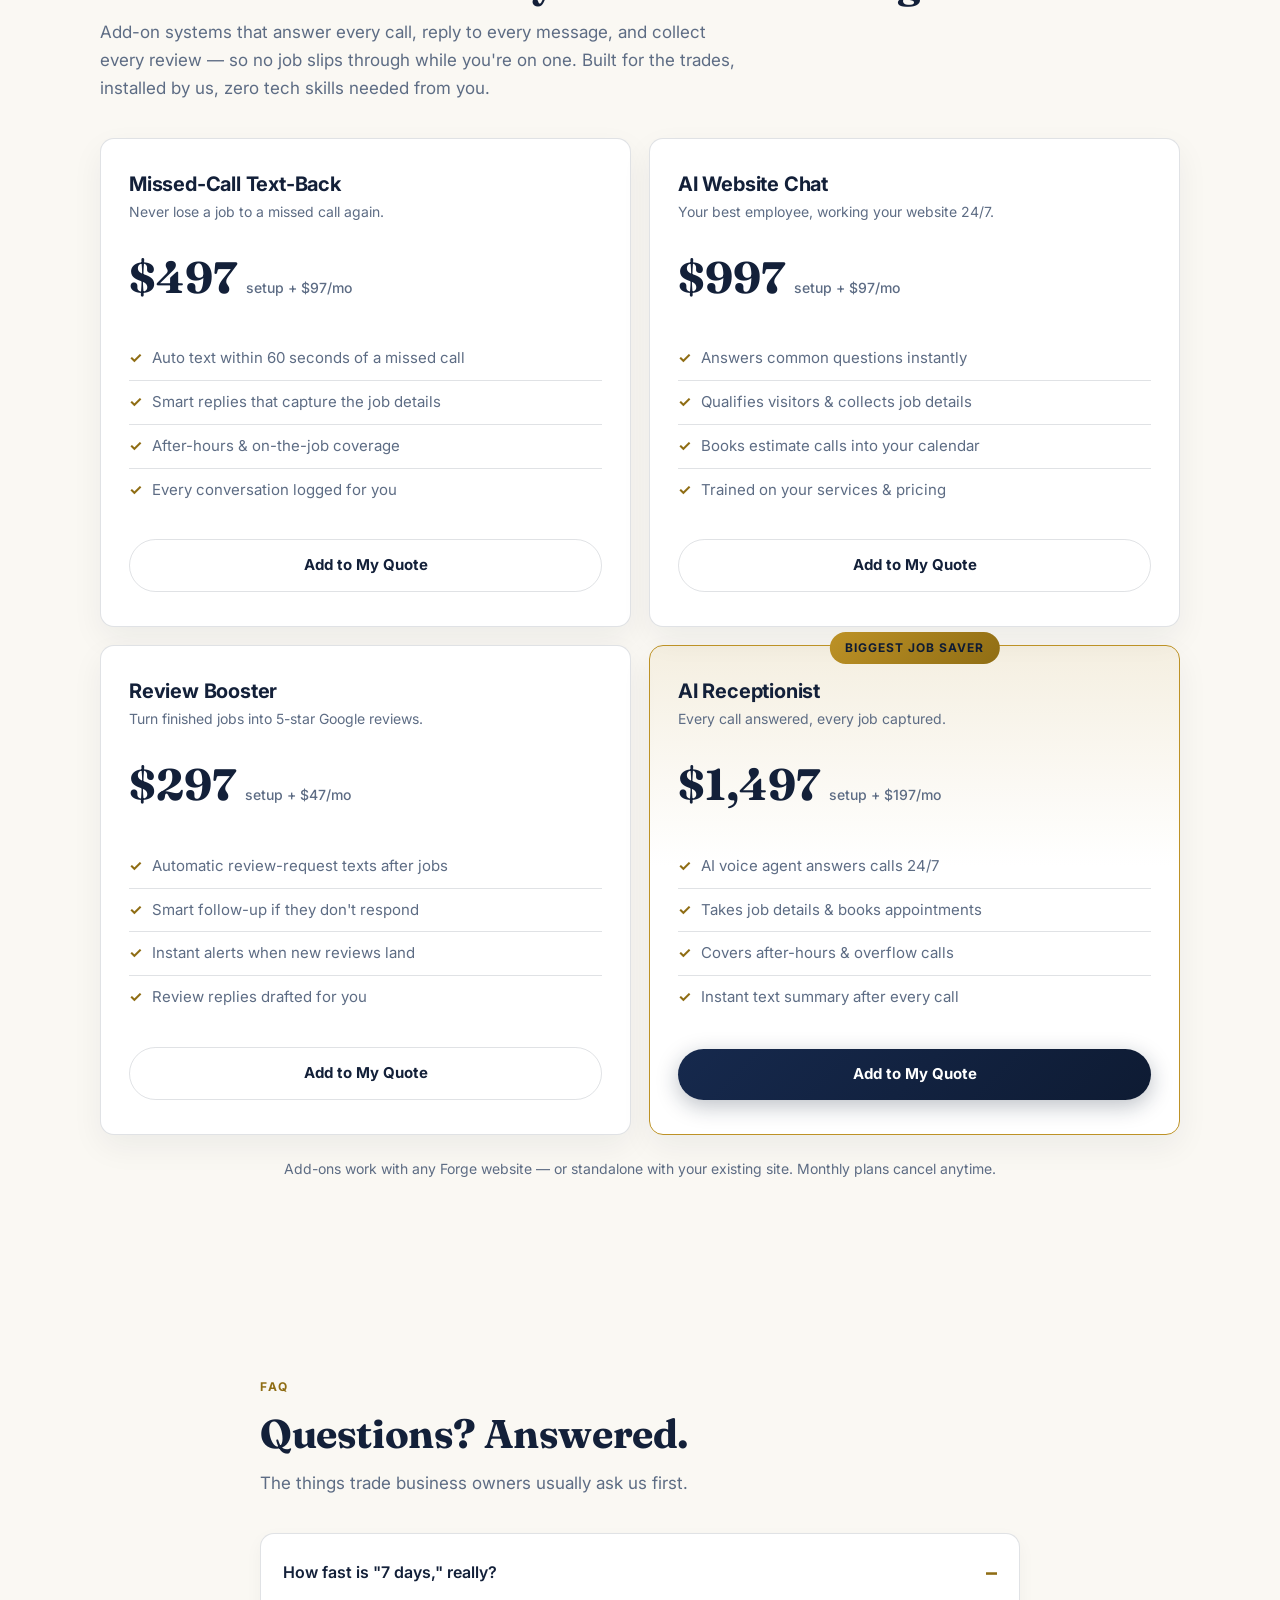
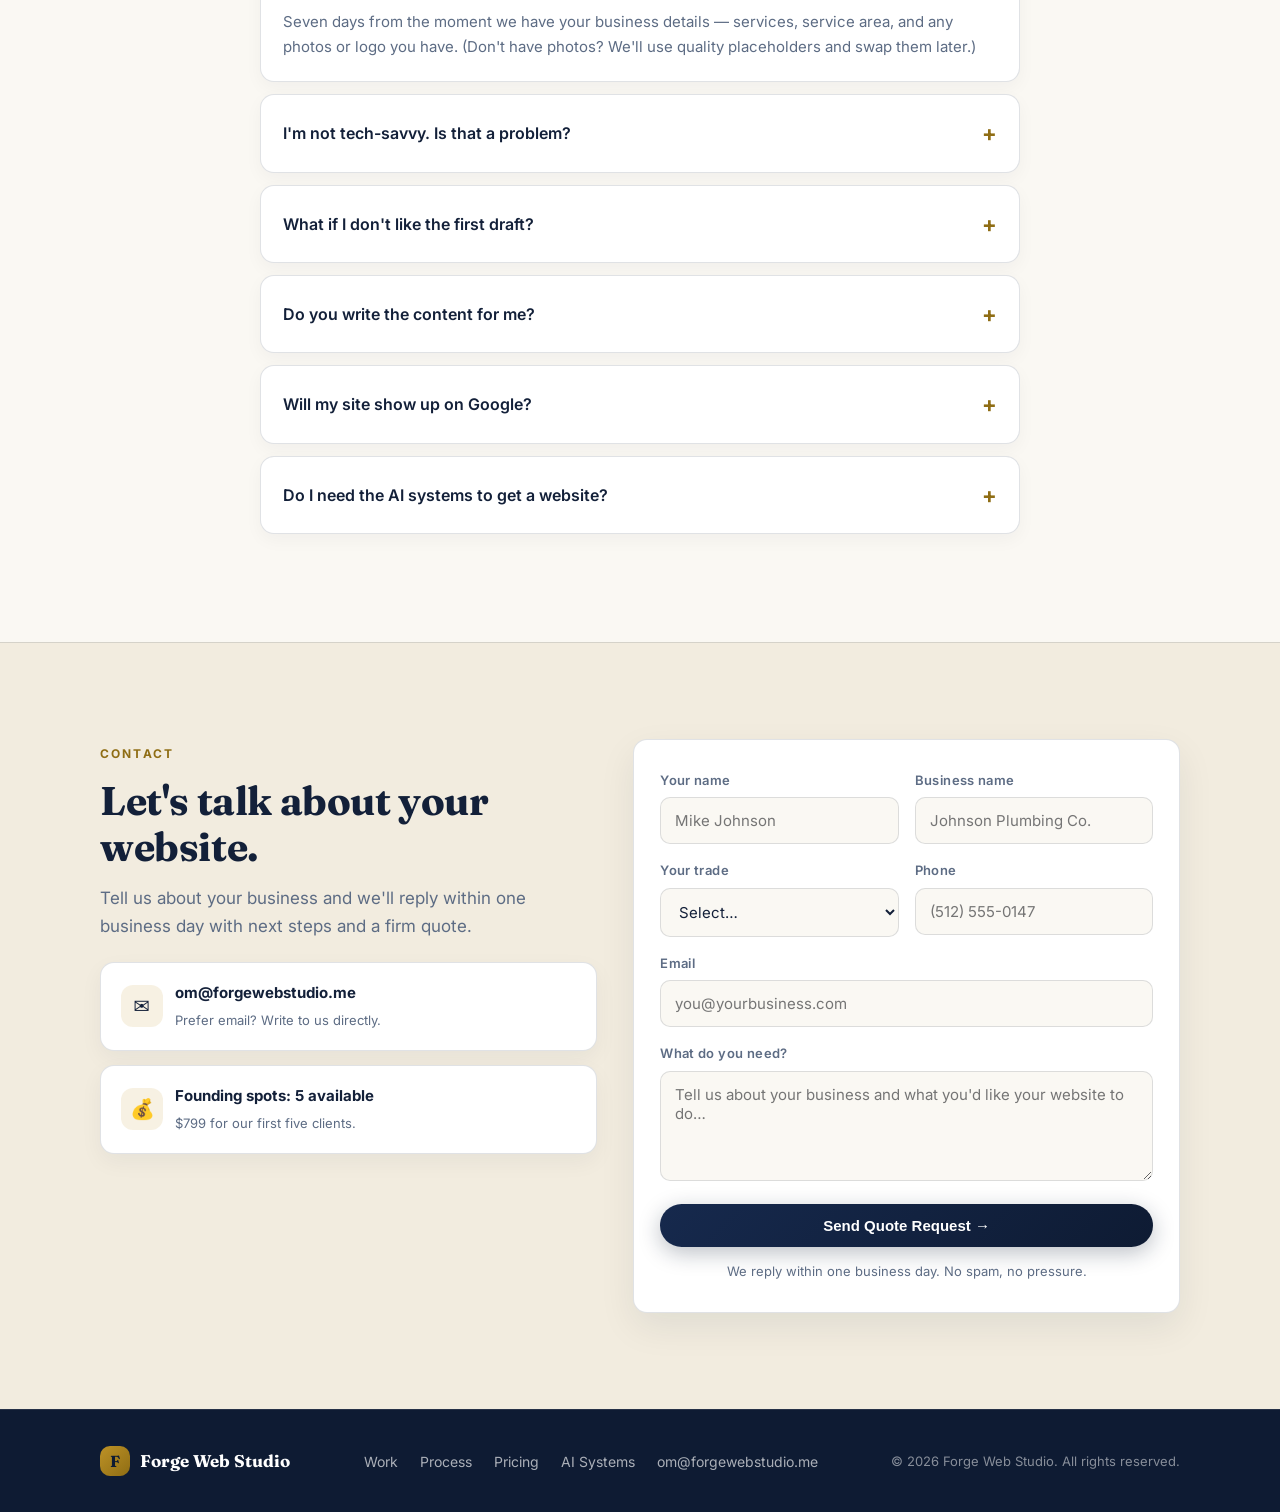
==== commit 70b0de35: "update: AI Systems section, demo links, mobile header fix" ====
--- a/index.html
+++ b/index.html
@@ -4,7 +4,7 @@
 <meta charset="UTF-8">
 <meta name="viewport" content="width=device-width, initial-scale=1.0">
 <title>Forge Web Studio — Websites for Plumbers, Electricians &amp; HVAC</title>
-<meta name="description" content="Forge Web Studio builds fast, mobile-first websites for plumbers, electricians, and HVAC companies. Delivered in 7 days, designed to turn searches into booked jobs.">
+<meta name="description" content="Forge Web Studio builds fast, mobile-first websites for plumbers, electricians, and HVAC companies — plus AI systems: missed-call text-back, AI chat, review automation, and an AI receptionist.">
 <link rel="icon" href="data:image/svg+xml,<svg xmlns='http://www.w3.org/2000/svg' viewBox='0 0 100 100'><rect width='100' height='100' rx='24' fill='%23bd9226'/><text x='50' y='70' font-size='60' text-anchor='middle' font-family='Georgia,serif' font-weight='bold' fill='%230e1b33'>F</text></svg>">
 <link rel="preconnect" href="https://fonts.googleapis.com">
 <link rel="preconnect" href="https://fonts.gstatic.com" crossorigin>
@@ -117,6 +117,10 @@
 .price-list li:last-child{border:0}
 .price-list li::before{content:"✓";color:var(--gold-deep);font-weight:700}
 .price-note{text-align:center;color:var(--muted);font-size:14px;margin-top:22px}
+/* ---------- ai systems ---------- */
+.ai-grid{display:grid;gap:18px}
+@media(min-width:900px){.ai-grid{grid-template-columns:repeat(2,1fr)}}
+.ai-flag{display:inline-block;font-size:12px;font-weight:700;letter-spacing:.08em;text-transform:uppercase;color:var(--gold-deep);background:var(--gold-soft);border:1px solid rgba(189,146,38,.4);padding:5px 14px;border-radius:999px;margin-bottom:14px}
 /* ---------- faq ---------- */
 details.faq{background:var(--card);border:1px solid var(--line);border-radius:var(--radius);margin-bottom:12px;overflow:hidden;box-shadow:0 6px 18px rgba(19,32,57,.04)}
 details.faq summary{padding:20px 22px;cursor:pointer;font-weight:600;font-size:16px;list-style:none;display:flex;justify-content:space-between;align-items:center;gap:12px;color:var(--ink)}
@@ -176,6 +180,7 @@
       <li><a href="#work">Work</a></li>
       <li><a href="#process">Process</a></li>
       <li><a href="#pricing">Pricing</a></li>
+      <li><a href="#ai">AI Systems</a></li>
       <li><a href="#faq">FAQ</a></li>
     </ul>
     <a href="#contact" class="btn btn-primary btn-sm nav-cta">Get a Free Quote</a>
@@ -185,6 +190,7 @@
     <a href="#work">Work</a>
     <a href="#process">Process</a>
     <a href="#pricing">Pricing</a>
+    <a href="#ai">AI Systems</a>
     <a href="#faq">FAQ</a>
     <a href="#contact">Get a Free Quote →</a>
   </nav>
@@ -299,7 +305,7 @@
         <span class="work-tag">Plumbing · Demo Site</span>
         <h3>Apex Plumbing Co.</h3>
         <p>A complete 5-page website for a fictional Austin plumbing company — Home, Services, Service Area, Reviews, and Contact with a working quote form and sticky mobile call bar.</p>
-        <a href="demos/apex-plumbing/" class="btn btn-primary btn-sm">View Live Demo →</a>
+        <a href="demos/apex-plumbing/index.html" class="btn btn-primary btn-sm">View Live Demo →</a>
       </div>
     </div>
     <div class="work-card" style="margin-top:18px">
@@ -317,10 +323,10 @@
         </div>
       </div>
       <div class="work-body">
-        <span class="work-tag">Electrical · Coming Soon</span>
+        <span class="work-tag">Electrical · Live Demo</span>
         <h3>VoltEdge Electric</h3>
-        <p>Our second demo — a Denver electrical contractor site — is on the workbench now. Check back soon, or get in touch and yours could be next.</p>
-        <a href="#contact" class="btn btn-ghost btn-sm">Start Your Project →</a>
+        <p>A complete 5-page website for a fictional Denver electrical contractor — Home, Services, Service Area, Reviews, and Contact with a working quote form and sticky mobile call bar.</p>
+        <a href="demos/voltedge-electric/index.html" class="btn btn-primary btn-sm">View Live Demo →</a>
       </div>
     </div>
     <p class="work-note">Demo sites show fictional businesses, built to demonstrate our design and structure.</p>
@@ -409,6 +415,67 @@
       </div>
     </div>
     <p class="price-note">50% deposit to start · Balance due when your site goes live · No hidden fees, ever.</p>
+  </div>
+</section>
+
+<!-- ============ AI SYSTEMS ============ -->
+<section id="ai">
+  <div class="wrap">
+    <span class="eyebrow">AI Systems · New</span>
+    <h2 class="section-title">Your website works days. Our AI works nights.</h2>
+    <p class="section-sub">Add-on systems that answer every call, reply to every message, and collect every review — so no job slips through while you're on one. Built for the trades, installed by us, zero tech skills needed from you.</p>
+    <div class="ai-grid">
+      <div class="price-card">
+        <h3>Missed-Call Text-Back</h3>
+        <p class="p-sub">Never lose a job to a missed call again.</p>
+        <div class="price">$497 <small>setup + $97/mo</small></div>
+        <ul class="price-list">
+          <li>Auto text within 60 seconds of a missed call</li>
+          <li>Smart replies that capture the job details</li>
+          <li>After-hours &amp; on-the-job coverage</li>
+          <li>Every conversation logged for you</li>
+        </ul>
+        <a href="#contact" class="btn btn-ghost" style="text-align:center">Add to My Quote</a>
+      </div>
+      <div class="price-card">
+        <h3>AI Website Chat</h3>
+        <p class="p-sub">Your best employee, working your website 24/7.</p>
+        <div class="price">$997 <small>setup + $97/mo</small></div>
+        <ul class="price-list">
+          <li>Answers common questions instantly</li>
+          <li>Qualifies visitors &amp; collects job details</li>
+          <li>Books estimate calls into your calendar</li>
+          <li>Trained on your services &amp; pricing</li>
+        </ul>
+        <a href="#contact" class="btn btn-ghost" style="text-align:center">Add to My Quote</a>
+      </div>
+      <div class="price-card">
+        <h3>Review Booster</h3>
+        <p class="p-sub">Turn finished jobs into 5-star Google reviews.</p>
+        <div class="price">$297 <small>setup + $47/mo</small></div>
+        <ul class="price-list">
+          <li>Automatic review-request texts after jobs</li>
+          <li>Smart follow-up if they don't respond</li>
+          <li>Instant alerts when new reviews land</li>
+          <li>Review replies drafted for you</li>
+        </ul>
+        <a href="#contact" class="btn btn-ghost" style="text-align:center">Add to My Quote</a>
+      </div>
+      <div class="price-card featured">
+        <span class="price-flag">Biggest job saver</span>
+        <h3>AI Receptionist</h3>
+        <p class="p-sub">Every call answered, every job captured.</p>
+        <div class="price">$1,497 <small>setup + $197/mo</small></div>
+        <ul class="price-list">
+          <li>AI voice agent answers calls 24/7</li>
+          <li>Takes job details &amp; books appointments</li>
+          <li>Covers after-hours &amp; overflow calls</li>
+          <li>Instant text summary after every call</li>
+        </ul>
+        <a href="#contact" class="btn btn-primary" style="text-align:center">Add to My Quote</a>
+      </div>
+    </div>
+    <p class="price-note">Add-ons work with any Forge website — or standalone with your existing site. Monthly plans cancel anytime.</p>
   </div>
 </section>
 
@@ -438,6 +505,10 @@
       <summary>Will my site show up on Google?</summary>
       <div class="faq-body">Every site ships with SEO fundamentals: proper titles, local service-area pages, fast load times, and mobile-friendly design — the groundwork Google rewards. (Full local-SEO campaigns are a separate conversation.)</div>
     </details>
+    <details class="faq">
+      <summary>Do I need the AI systems to get a website?</summary>
+      <div class="faq-body">No. The website stands on its own, and the AI systems stand on theirs — they work with any Forge website or with a site you already have. Most clients start with the website and add a system once the calls pick up.</div>
+    </details>
   </div>
 </section>
 
@@ -513,6 +584,7 @@
       <li><a href="#work">Work</a></li>
       <li><a href="#process">Process</a></li>
       <li><a href="#pricing">Pricing</a></li>
+      <li><a href="#ai">AI Systems</a></li>
       <li><a href="mailto:om@forgewebstudio.me">om@forgewebstudio.me</a></li>
     </ul>
     <small>© <span id="year">2026</span> Forge Web Studio. All rights reserved.</small>
